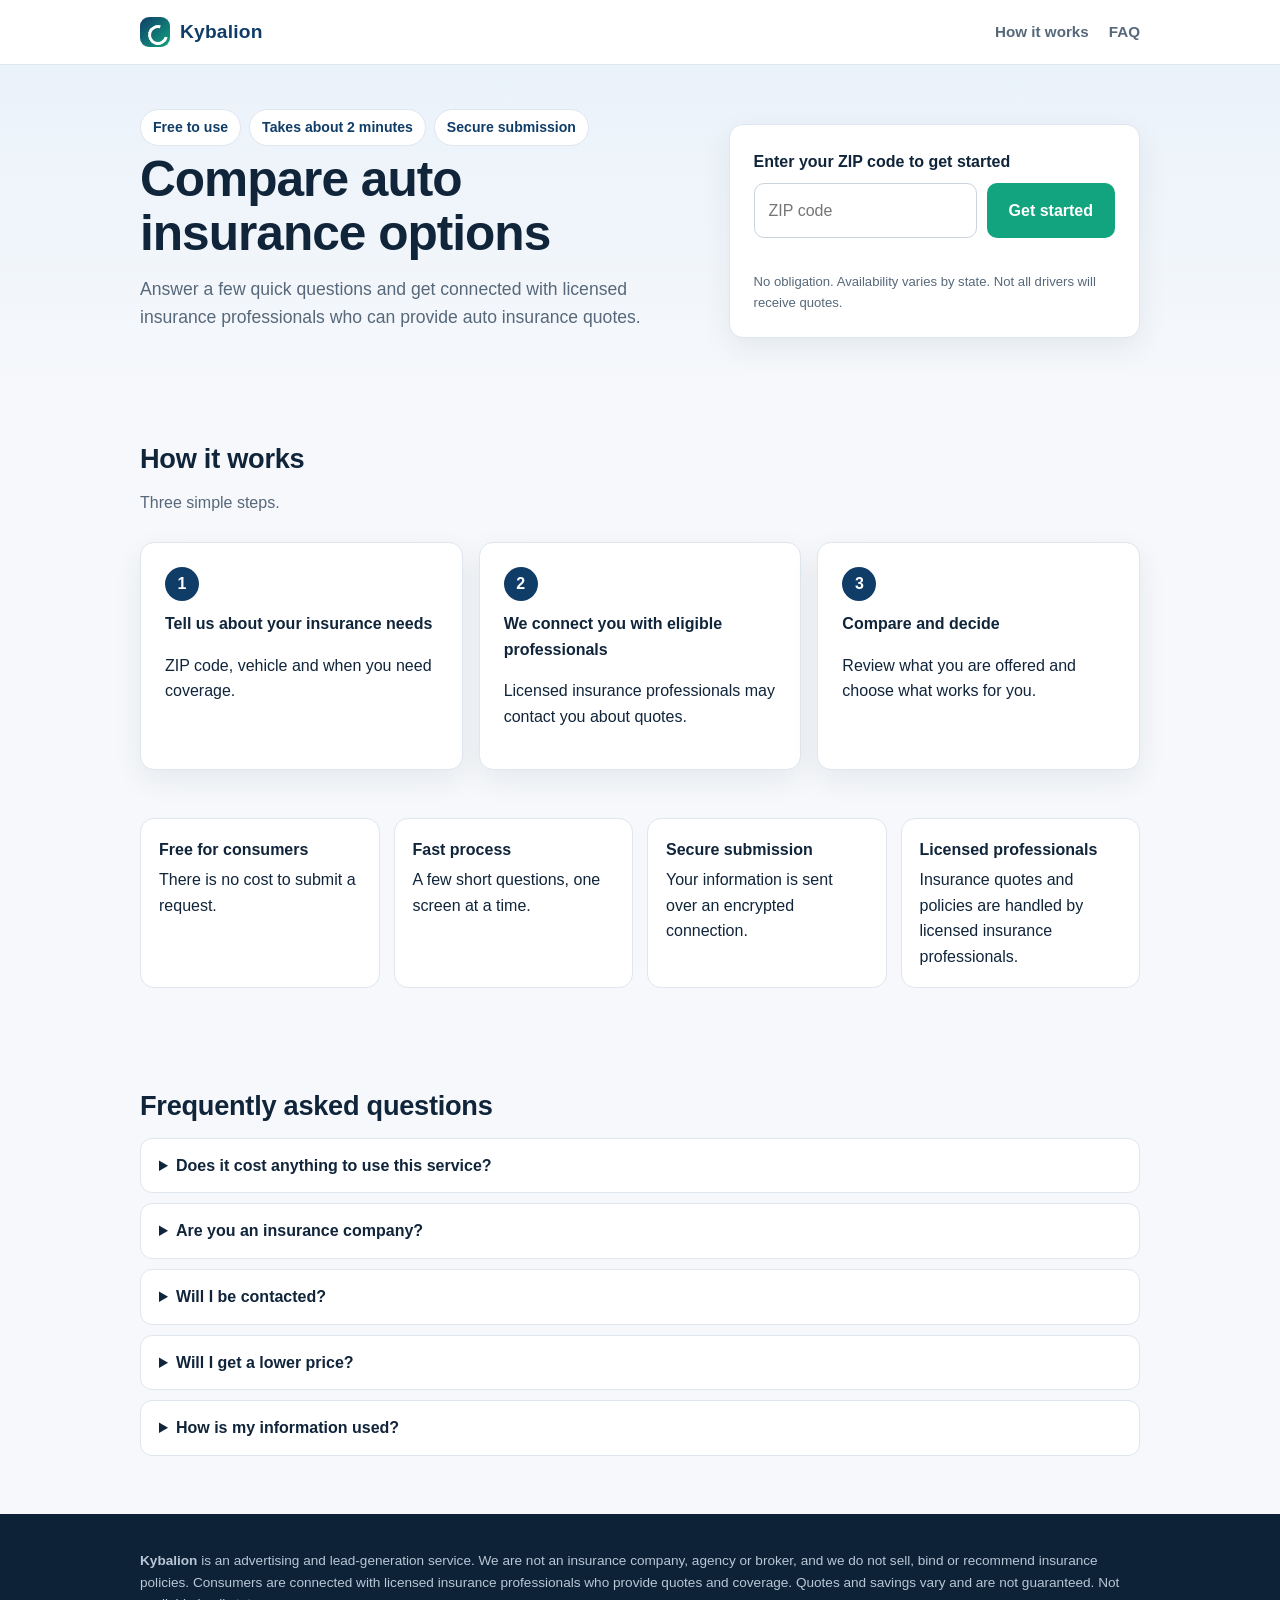
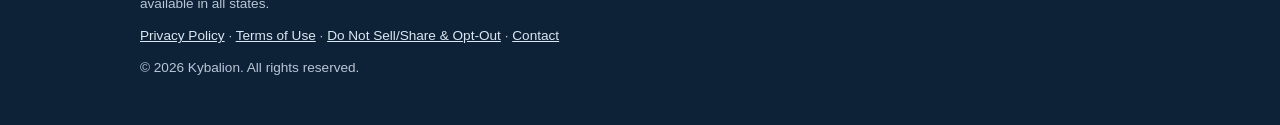
==== index.html @ 33e2ded4 "Add files via upload" ====
<!doctype html><html lang="en"><head><meta charset="utf-8"><meta name="viewport" content="width=device-width,initial-scale=1">
<title>Compare Auto Insurance Options | Kybalion</title>
<meta name="description" content="Answer a few quick questions and get connected with licensed insurance professionals. Free to use.">
<meta name="robots" content="noindex,nofollow"><link rel="stylesheet" href="style.css"></head><body>
<header class="top"><div class="wrap"><a class="logo" href="./"><i></i><span data-brand>Kybalion</span></a>
<nav class="main"><a href="#how">How it works</a><a href="#faq">FAQ</a><a class="callbtn" href="#"></a></nav></div></header>

<section class="hero" id="top"><div class="wrap"><div class="grid">
<div><div class="pills"><span class="pill">Free to use</span><span class="pill">Takes about 2 minutes</span><span class="pill">Secure submission</span></div>
<h1>Compare auto insurance options</h1>
<p class="lead">Answer a few quick questions and get connected with licensed insurance professionals who can provide auto insurance quotes.</p></div>
<div class="card zip" id="zipcard"><form id="zipform" novalidate><label for="zip">Enter your ZIP code to get started</label>
<div class="row"><input id="zip" name="zip" inputmode="numeric" autocomplete="postal-code" maxlength="5" placeholder="ZIP code" aria-describedby="ziperr"><button class="cta" type="submit">Get started</button></div>
<div class="err" id="ziperr" role="alert"></div><p class="fine">No obligation. Availability varies by state. Not all drivers will receive quotes.</p></form></div>
</div></div></section>

<section class="section" id="flow"><div class="wrap"><div class="card flowcard"><div class="stephead"><span id="stepname"></span><span id="stepcount"></span></div>
<div class="progress"><b id="bar"></b></div><div id="stepbody"></div></div></div></section>

<section class="section" id="how"><div class="wrap"><h2>How it works</h2><p class="sub">Three simple steps.</p>
<div class="steps"><div class="card step"><div class="n">1</div><b>Tell us about your insurance needs</b><p>ZIP code, vehicle and when you need coverage.</p></div>
<div class="card step"><div class="n">2</div><b>We connect you with eligible professionals</b><p>Licensed insurance professionals may contact you about quotes.</p></div>
<div class="card step"><div class="n">3</div><b>Compare and decide</b><p>Review what you are offered and choose what works for you.</p></div></div></div></section>

<section class="section" style="padding-top:0"><div class="wrap"><div class="trust">
<div class="card"><b>Free for consumers</b>There is no cost to submit a request.</div>
<div class="card"><b>Fast process</b>A few short questions, one screen at a time.</div>
<div class="card"><b>Secure submission</b>Your information is sent over an encrypted connection.</div>
<div class="card"><b>Licensed professionals</b>Insurance quotes and policies are handled by licensed insurance professionals.</div></div></div></section>

<section class="section partners" id="partners"><div class="wrap"><h2>Approved partners</h2><div id="partnerlist"></div></div></section>

<section class="section" id="faq"><div class="wrap"><h2>Frequently asked questions</h2>
<details><summary>Does it cost anything to use this service?</summary><p>No. The service is free for consumers.</p></details>
<details><summary>Are you an insurance company?</summary><p>No. <span data-brand>Kybalion</span> is an advertising and lead-generation service. We are not an insurer, agency or broker and we do not sell or recommend policies. Licensed insurance professionals provide quotes and coverage.</p></details>
<details><summary>Will I be contacted?</summary><p>If you agree to be contacted, licensed insurance professionals may reach you by phone, text or email. You can opt out at any time on the <a href="opt-out.html">opt-out page</a>.</p></details>
<details><summary>Will I get a lower price?</summary><p>Quotes and savings vary by driver, vehicle and location and are not guaranteed.</p></details>
<details><summary>How is my information used?</summary><p>See our <a href="privacy.html">Privacy Policy</a> for what we collect, who receives it and your choices.</p></details></div></section>

<footer><div class="wrap"><p><strong data-brand>Kybalion</strong> is an advertising and lead-generation service. We are not an insurance company, agency or broker, and we do not sell, bind or recommend insurance policies. Consumers are connected with licensed insurance professionals who provide quotes and coverage. Quotes and savings vary and are not guaranteed. Not available in all states.</p>
<p><a href="privacy.html">Privacy Policy</a> · <a href="terms.html">Terms of Use</a> · <a href="opt-out.html">Do Not Sell/Share &amp; Opt-Out</a> · <a href="contact.html">Contact</a></p>
<p>&copy; <span id="yr"></span> <span data-brand>Kybalion</span>. All rights reserved.</p></div></footer>
<script src="config.js"></script><script src="shared.js"></script><script src="app.js"></script></body></html>
---- style.css ----
:root{--ink:#10243a;--mut:#56687a;--line:#dfe6ee;--bg:#f6f8fb;--card:#fff;--brand:#0f3d68;--acc:#12a37f;--acc-d:#0c7f62;--warn:#8a4b00;--r:14px}
*{box-sizing:border-box}html{scroll-behavior:smooth}
body{margin:0;background:var(--bg);color:var(--ink);font:16px/1.6 -apple-system,BlinkMacSystemFont,"Segoe UI",Roboto,Helvetica,Arial,sans-serif;-webkit-font-smoothing:antialiased}
a{color:var(--brand)}img,svg{max-width:100%}
.wrap{max-width:1040px;margin:0 auto;padding:0 20px}
header.top{background:#fff;border-bottom:1px solid var(--line);position:sticky;top:0;z-index:20}
header.top .wrap{display:flex;align-items:center;justify-content:space-between;height:64px}
.logo{display:flex;align-items:center;gap:10px;font-weight:800;letter-spacing:.2px;color:var(--brand);text-decoration:none;font-size:1.2rem}
.logo i{width:30px;height:30px;border-radius:9px;background:linear-gradient(135deg,var(--brand),var(--acc));display:inline-block;position:relative}
.logo i:after{content:"";position:absolute;left:8px;top:8px;width:14px;height:14px;border:3px solid #fff;border-radius:50%;border-right-color:transparent;transform:rotate(-30deg)}
nav.main a{margin-left:20px;text-decoration:none;color:var(--mut);font-weight:600;font-size:.95rem}
.callbtn{display:none;margin-left:16px;padding:9px 14px;border-radius:999px;border:1.5px solid var(--brand);color:var(--brand);font-weight:700;text-decoration:none}
.callbtn.on{display:inline-block}
.hero{background:linear-gradient(180deg,#eaf2fa 0%,var(--bg) 100%);padding:44px 0 36px}
.hero .grid{display:grid;grid-template-columns:1.15fr .85fr;gap:32px;align-items:center}
h1{font-size:clamp(2rem,5.2vw,3.1rem);line-height:1.1;margin:0 0 14px;letter-spacing:-.02em}
.lead{font-size:1.1rem;color:var(--mut);margin:0 0 22px}
.pills{display:flex;flex-wrap:wrap;gap:8px;margin:0 0 6px}
.pill{background:#fff;border:1px solid var(--line);border-radius:999px;padding:6px 12px;font-size:.88rem;font-weight:600;color:var(--brand)}
.card{background:var(--card);border:1px solid var(--line);border-radius:var(--r);box-shadow:0 10px 30px rgba(16,36,58,.07);padding:24px}
.zip label{display:block;font-weight:700;margin-bottom:8px}
.row{display:flex;gap:10px}
input,select{width:100%;font:inherit;padding:14px;border:1.5px solid #c9d4df;border-radius:10px;background:#fff;color:var(--ink)}
input:focus,select:focus{outline:3px solid #b5e3d6;border-color:var(--acc)}
button.cta{font:inherit;font-weight:800;padding:14px 22px;border:0;border-radius:10px;background:var(--acc);color:#fff;cursor:pointer;white-space:nowrap;min-height:50px}
button.cta:hover{background:var(--acc-d)}button.cta:disabled{opacity:.55;cursor:not-allowed}
button.ghost{font:inherit;font-weight:700;background:none;border:0;color:var(--mut);cursor:pointer;padding:10px 0}
.fine{font-size:.82rem;color:var(--mut);margin:12px 0 0}
.section{padding:48px 0}.section h2{font-size:1.7rem;margin:0 0 10px;letter-spacing:-.01em}.sub{color:var(--mut);margin:0 0 26px}
.steps{display:grid;grid-template-columns:repeat(3,1fr);gap:16px}.step .n{width:34px;height:34px;border-radius:50%;background:var(--brand);color:#fff;display:grid;place-items:center;font-weight:800;margin-bottom:10px}
.trust{display:grid;grid-template-columns:repeat(4,1fr);gap:14px}.trust .card{padding:18px;box-shadow:none}.trust b{display:block;margin-bottom:4px}
details{background:#fff;border:1px solid var(--line);border-radius:12px;padding:14px 18px;margin:10px 0}summary{cursor:pointer;font-weight:700}
#flow{display:none}#flow.open{display:block}
.flowcard{max-width:560px;margin:0 auto}
.progress{height:8px;background:#e6edf4;border-radius:99px;overflow:hidden;margin:6px 0 20px}.progress b{display:block;height:100%;width:0;background:var(--acc);transition:width .25s}
.stephead{display:flex;justify-content:space-between;color:var(--mut);font-size:.88rem;font-weight:600}
.opts{display:grid;gap:10px}.opt{border:1.5px solid #c9d4df;border-radius:10px;padding:14px;font-weight:700;cursor:pointer;background:#fff;text-align:left;font:inherit;font-weight:700;color:var(--ink)}
.opt:hover,.opt.sel{border-color:var(--acc);background:#effaf6}
.g2{display:grid;grid-template-columns:1fr 1fr;gap:10px}
.field{margin:0 0 12px}.field label{display:block;font-weight:700;margin-bottom:6px;font-size:.95rem}
.err{color:#b3261e;font-size:.85rem;min-height:1.2em;margin-top:4px}
.notice{border:1.5px dashed #d1a46a;background:#fff8ec;color:var(--warn);border-radius:10px;padding:12px 14px;font-size:.9rem}
.consent{display:flex;gap:10px;align-items:flex-start;font-size:.85rem;color:var(--mut);margin:12px 0}.consent input{width:auto;margin-top:4px}
.partners{display:none}.partners.on{display:block}
footer{background:#0d2137;color:#b8c7d6;padding:36px 0;font-size:.85rem}footer a{color:#dbe7f2}footer p{margin:0 0 10px}
@media(max-width:760px){.hero .grid,.steps,.trust{grid-template-columns:1fr}.row{flex-direction:column}nav.main a{margin-left:12px}.g2{grid-template-columns:1fr}}
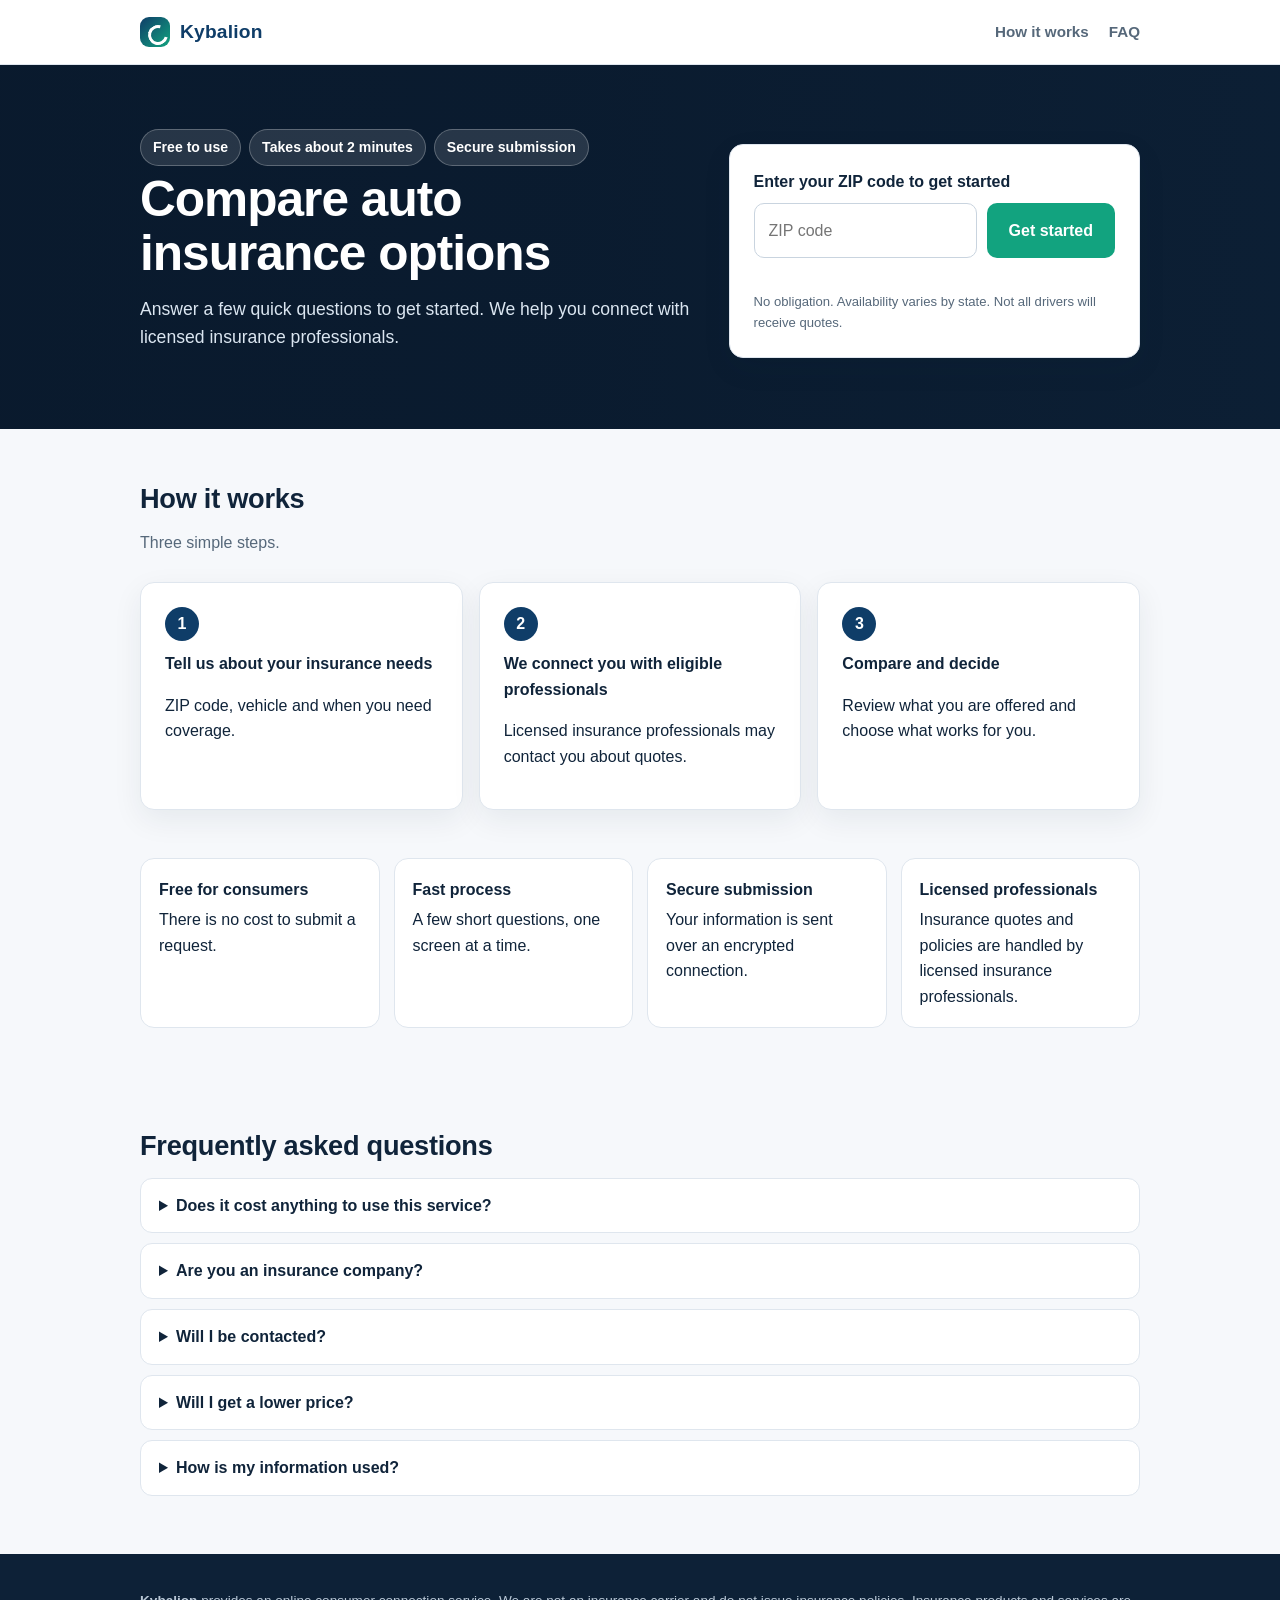
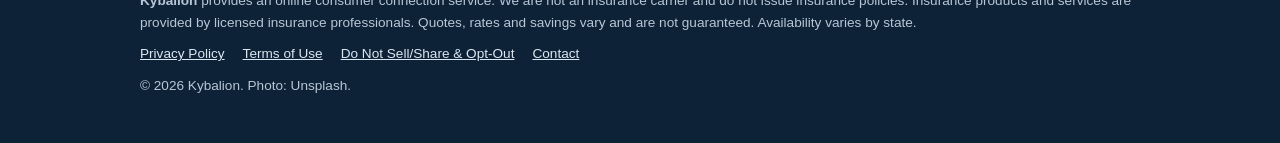
==== commit 71c298a3: "Add files via upload" ====
--- a/index.html
+++ b/index.html
@@ -1,14 +1,15 @@
 <!doctype html><html lang="en"><head><meta charset="utf-8"><meta name="viewport" content="width=device-width,initial-scale=1">
 <title>Compare Auto Insurance Options | Kybalion</title>
 <meta name="description" content="Answer a few quick questions and get connected with licensed insurance professionals. Free to use.">
-<meta name="robots" content="noindex,nofollow"><link rel="stylesheet" href="style.css"></head><body>
+<meta name="robots" content="noindex,nofollow"><link rel="stylesheet" href="style.css?v=2"></head><body>
 <header class="top"><div class="wrap"><a class="logo" href="./"><i></i><span data-brand>Kybalion</span></a>
 <nav class="main"><a href="#how">How it works</a><a href="#faq">FAQ</a><a class="callbtn" href="#"></a></nav></div></header>
 
-<section class="hero" id="top"><div class="wrap"><div class="grid">
+<section class="hero" id="top"><div class="heroimg" role="img" aria-label="White car parked on a residential driveway"></div><div class="wrap"><div class="grid">
 <div><div class="pills"><span class="pill">Free to use</span><span class="pill">Takes about 2 minutes</span><span class="pill">Secure submission</span></div>
 <h1>Compare auto insurance options</h1>
-<p class="lead">Answer a few quick questions and get connected with licensed insurance professionals who can provide auto insurance quotes.</p></div>
+<p class="lead">Answer a few quick questions to get started. We help you connect with licensed insurance professionals.</p>
+<p class="talk" id="talk" hidden>Prefer to speak with someone? <a class="callbtn" href="#"></a></p></div>
 <div class="card zip" id="zipcard"><form id="zipform" novalidate><label for="zip">Enter your ZIP code to get started</label>
 <div class="row"><input id="zip" name="zip" inputmode="numeric" autocomplete="postal-code" maxlength="5" placeholder="ZIP code" aria-describedby="ziperr"><button class="cta" type="submit">Get started</button></div>
 <div class="err" id="ziperr" role="alert"></div><p class="fine">No obligation. Availability varies by state. Not all drivers will receive quotes.</p></form></div>
@@ -32,12 +33,12 @@
 
 <section class="section" id="faq"><div class="wrap"><h2>Frequently asked questions</h2>
 <details><summary>Does it cost anything to use this service?</summary><p>No. The service is free for consumers.</p></details>
-<details><summary>Are you an insurance company?</summary><p>No. <span data-brand>Kybalion</span> is an advertising and lead-generation service. We are not an insurer, agency or broker and we do not sell or recommend policies. Licensed insurance professionals provide quotes and coverage.</p></details>
+<details><summary>Are you an insurance company?</summary><p>No. <span data-brand>Kybalion</span> provides an online consumer connection service. We are not an insurance carrier and do not issue policies. Licensed insurance professionals provide quotes and coverage.</p></details>
 <details><summary>Will I be contacted?</summary><p>If you agree to be contacted, licensed insurance professionals may reach you by phone, text or email. You can opt out at any time on the <a href="opt-out.html">opt-out page</a>.</p></details>
 <details><summary>Will I get a lower price?</summary><p>Quotes and savings vary by driver, vehicle and location and are not guaranteed.</p></details>
 <details><summary>How is my information used?</summary><p>See our <a href="privacy.html">Privacy Policy</a> for what we collect, who receives it and your choices.</p></details></div></section>
 
-<footer><div class="wrap"><p><strong data-brand>Kybalion</strong> is an advertising and lead-generation service. We are not an insurance company, agency or broker, and we do not sell, bind or recommend insurance policies. Consumers are connected with licensed insurance professionals who provide quotes and coverage. Quotes and savings vary and are not guaranteed. Not available in all states.</p>
-<p><a href="privacy.html">Privacy Policy</a> · <a href="terms.html">Terms of Use</a> · <a href="opt-out.html">Do Not Sell/Share &amp; Opt-Out</a> · <a href="contact.html">Contact</a></p>
-<p>&copy; <span id="yr"></span> <span data-brand>Kybalion</span>. All rights reserved.</p></div></footer>
-<script src="config.js"></script><script src="shared.js"></script><script src="app.js"></script></body></html>
+<footer><div class="wrap"><p><strong data-brand>Kybalion</strong> provides an online consumer connection service. We are not an insurance carrier and do not issue insurance policies. Insurance products and services are provided by licensed insurance professionals. Quotes, rates and savings vary and are not guaranteed. Availability varies by state.</p>
+<p class="flinks"><a href="privacy.html">Privacy Policy</a><a href="terms.html">Terms of Use</a><a href="opt-out.html">Do Not Sell/Share &amp; Opt-Out</a><a href="contact.html">Contact</a></p>
+<p>&copy; <span id="yr"></span> <span data-brand>Kybalion</span>. Photo: Unsplash.</p></div></footer>
+<script src="config.js?v=2"></script><script src="shared.js?v=2"></script><script src="app.js?v=2"></script></body></html>
--- a/style.css
+++ b/style.css
@@ -11,7 +11,10 @@
 nav.main a{margin-left:20px;text-decoration:none;color:var(--mut);font-weight:600;font-size:.95rem}
 .callbtn{display:none;margin-left:16px;padding:9px 14px;border-radius:999px;border:1.5px solid var(--brand);color:var(--brand);font-weight:700;text-decoration:none}
 .callbtn.on{display:inline-block}
-.hero{background:linear-gradient(180deg,#eaf2fa 0%,var(--bg) 100%);padding:44px 0 36px}
+.hero{position:relative;overflow:hidden;background:#0d2137;padding:64px 0 56px;color:#fff}
+.heroimg{position:absolute;inset:0;background:url(https://images.unsplash.com/photo-1558898268-92ae44e7670e?auto=format&fit=crop&w=1800&q=70) center/cover no-repeat}
+.heroimg:after{content:"";position:absolute;inset:0;background:linear-gradient(90deg,rgba(9,25,44,.88) 0%,rgba(9,25,44,.7) 45%,rgba(9,25,44,.25) 100%)}
+.hero .wrap{position:relative}.hero .lead{color:#dbe6f1}.hero .pill{background:rgba(255,255,255,.12);border-color:rgba(255,255,255,.25);color:#fff}.hero .card{color:var(--ink)}.talk{color:#dbe6f1;margin:6px 0 0}.talk .callbtn{border-color:#fff;color:#fff;margin-left:6px}
 .hero .grid{display:grid;grid-template-columns:1.15fr .85fr;gap:32px;align-items:center}
 h1{font-size:clamp(2rem,5.2vw,3.1rem);line-height:1.1;margin:0 0 14px;letter-spacing:-.02em}
 .lead{font-size:1.1rem;color:var(--mut);margin:0 0 22px}
@@ -44,3 +47,7 @@
 .partners{display:none}.partners.on{display:block}
 footer{background:#0d2137;color:#b8c7d6;padding:36px 0;font-size:.85rem}footer a{color:#dbe7f2}footer p{margin:0 0 10px}
 @media(max-width:760px){.hero .grid,.steps,.trust{grid-template-columns:1fr}.row{flex-direction:column}nav.main a{margin-left:12px}.g2{grid-template-columns:1fr}}
+
+.soft{border:1px solid var(--line);background:#f3f7fb;border-radius:10px;padding:14px 16px;font-size:.95rem}
+.flinks a{margin-right:18px}
+@media(max-width:760px){.hero{padding:40px 0 36px}.heroimg:after{background:rgba(9,25,44,.78)}}
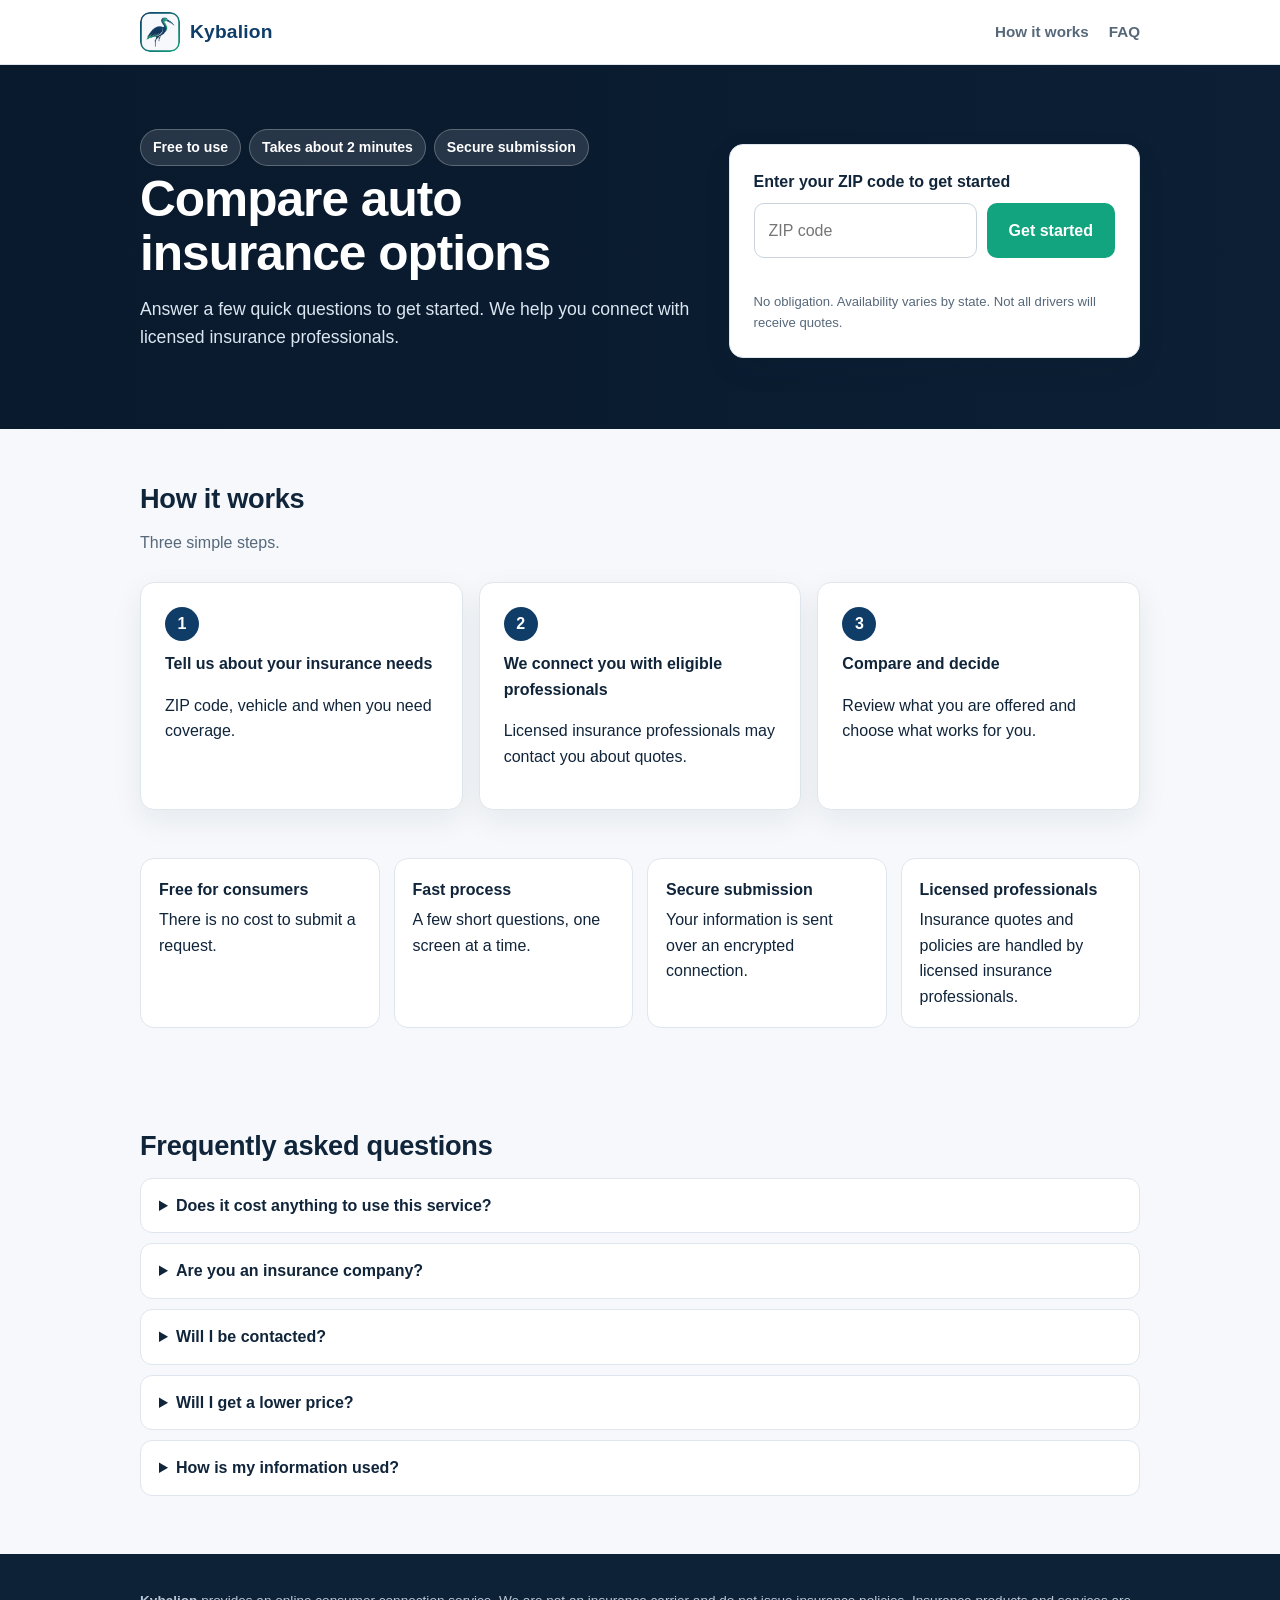
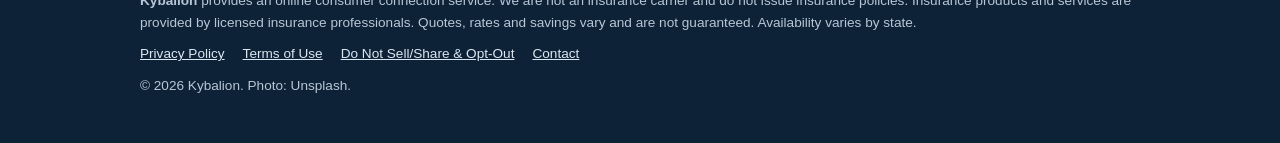
==== commit 4eb57f22: "Logo ibis, favicon y correo help@kybalionus.com" ====
--- a/index.html
+++ b/index.html
@@ -1,8 +1,8 @@
 <!doctype html><html lang="en"><head><meta charset="utf-8"><meta name="viewport" content="width=device-width,initial-scale=1">
 <title>Compare Auto Insurance Options | Kybalion</title>
 <meta name="description" content="Answer a few quick questions and get connected with licensed insurance professionals. Free to use.">
-<meta name="robots" content="noindex,nofollow"><link rel="stylesheet" href="style.css?v=2"></head><body>
-<header class="top"><div class="wrap"><a class="logo" href="./"><i></i><span data-brand>Kybalion</span></a>
+<meta name="robots" content="noindex,nofollow"><link rel="icon" href="favicon.png?v=6" type="image/png"><link rel="apple-touch-icon" href="favicon.png?v=6"><link rel="stylesheet" href="style.css?v=3"></head><body>
+<header class="top"><div class="wrap"><a class="logo" href="./"><img src="logo.png?v=6" alt="" width="40" height="40"><span data-brand>Kybalion</span></a>
 <nav class="main"><a href="#how">How it works</a><a href="#faq">FAQ</a><a class="callbtn" href="#"></a></nav></div></header>
 
 <section class="hero" id="top"><div class="heroimg" role="img" aria-label="White car parked on a residential driveway"></div><div class="wrap"><div class="grid">
@@ -41,4 +41,4 @@
 <footer><div class="wrap"><p><strong data-brand>Kybalion</strong> provides an online consumer connection service. We are not an insurance carrier and do not issue insurance policies. Insurance products and services are provided by licensed insurance professionals. Quotes, rates and savings vary and are not guaranteed. Availability varies by state.</p>
 <p class="flinks"><a href="privacy.html">Privacy Policy</a><a href="terms.html">Terms of Use</a><a href="opt-out.html">Do Not Sell/Share &amp; Opt-Out</a><a href="contact.html">Contact</a></p>
 <p>&copy; <span id="yr"></span> <span data-brand>Kybalion</span>. Photo: Unsplash.</p></div></footer>
-<script src="config.js?v=2"></script><script src="shared.js?v=2"></script><script src="app.js?v=2"></script></body></html>
+<script src="config.js?v=3"></script><script src="shared.js?v=2"></script><script src="app.js?v=2"></script></body></html>
--- a/style.css
+++ b/style.css
@@ -5,7 +5,7 @@
 .wrap{max-width:1040px;margin:0 auto;padding:0 20px}
 header.top{background:#fff;border-bottom:1px solid var(--line);position:sticky;top:0;z-index:20}
 header.top .wrap{display:flex;align-items:center;justify-content:space-between;height:64px}
-.logo{display:flex;align-items:center;gap:10px;font-weight:800;letter-spacing:.2px;color:var(--brand);text-decoration:none;font-size:1.2rem}
+.logo img{display:block;border-radius:10px}.logo{display:flex;align-items:center;gap:10px;font-weight:800;letter-spacing:.2px;color:var(--brand);text-decoration:none;font-size:1.2rem}
 .logo i{width:30px;height:30px;border-radius:9px;background:linear-gradient(135deg,var(--brand),var(--acc));display:inline-block;position:relative}
 .logo i:after{content:"";position:absolute;left:8px;top:8px;width:14px;height:14px;border:3px solid #fff;border-radius:50%;border-right-color:transparent;transform:rotate(-30deg)}
 nav.main a{margin-left:20px;text-decoration:none;color:var(--mut);font-weight:600;font-size:.95rem}
